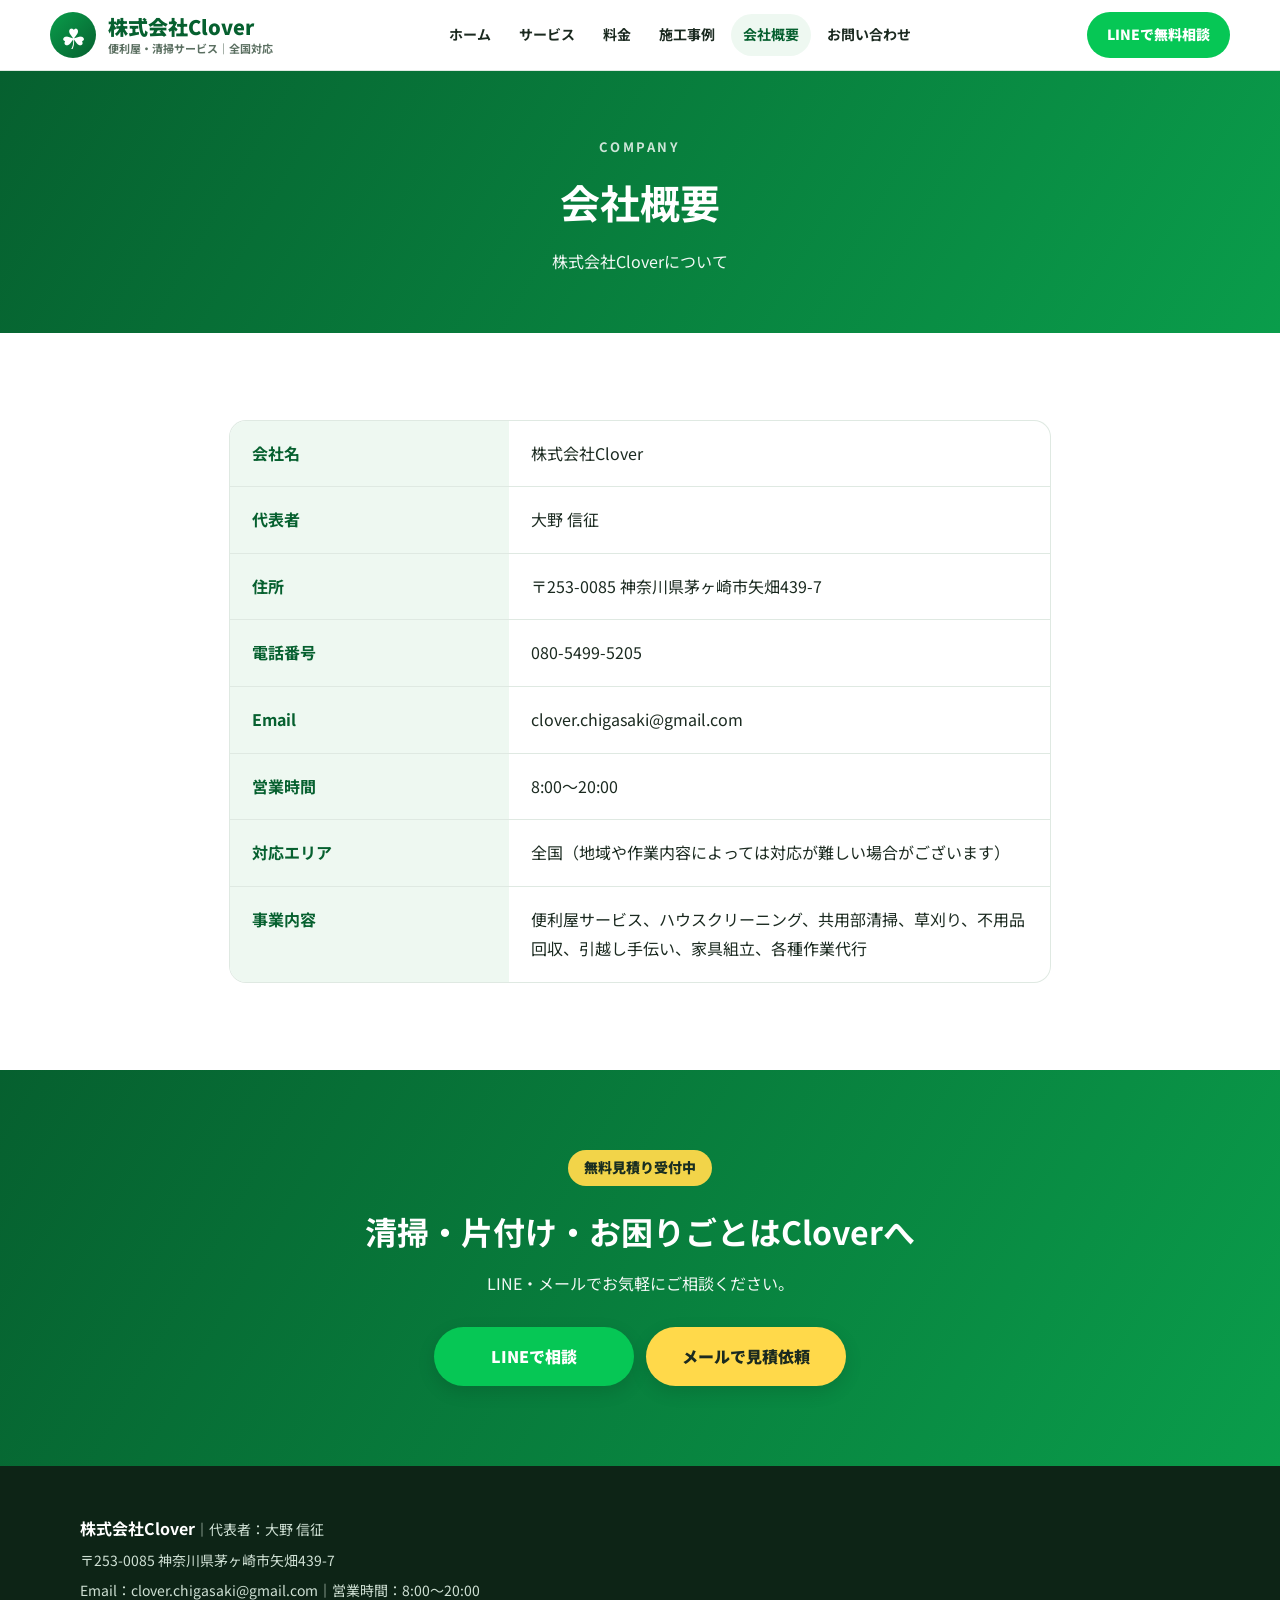
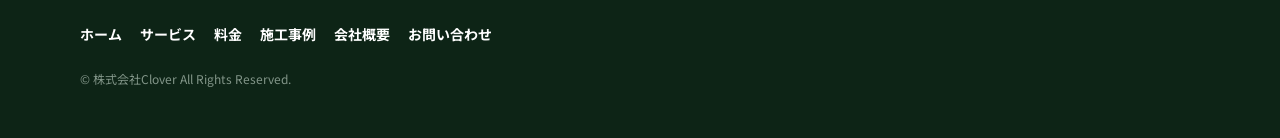
==== company.html @ 1989240f "株式会社Clover ホームページ Co-Authored-By: Claude Opus 5.5 (1M context) <noreply@anthropic.com>" ====
<!doctype html>
<html lang="ja">
<head>
<meta charset="UTF-8">
<meta name="viewport" content="width=device-width,initial-scale=1.0">
<meta name="format-detection" content="telephone=no">
<title>会社概要｜株式会社Clover</title>
<meta name="description" content="株式会社Cloverの会社概要。">
<link rel="preconnect" href="https://fonts.googleapis.com">
<link rel="preconnect" href="https://fonts.gstatic.com" crossorigin>
<link href="https://fonts.googleapis.com/css2?family=Noto+Sans+JP:wght@400;700;900&display=swap" rel="stylesheet">
<link rel="stylesheet" href="style.css">
</head>
<body>

<!-- ===== ヘッダー（全ページ共通） ===== -->
<header class="site-header">
  <div class="head">
    <a class="brand" href="index.html"><span class="logo-icon">☘</span><span class="brand-name">株式会社Clover<small>便利屋・清掃サービス｜全国対応</small></span></a>
    <nav class="nav" id="nav"><a href="index.html">ホーム</a><a href="service.html">サービス</a><a href="price.html">料金</a><a href="works.html">施工事例</a><a href="company.html" class="current">会社概要</a><a href="contact.html">お問い合わせ</a></nav>
    <a class="head-cta" href="https://lin.ee/Qf1n48V" target="_blank" rel="noopener">LINEで無料相談</a>
    <button class="menu-btn" type="button" aria-label="メニューを開く" onclick="document.getElementById('nav').classList.toggle('open')">☰</button>
  </div>
</header>

<main>
<section class="page-hero">
  <p class="en">COMPANY</p>
  <h1>会社概要</h1>
  <p>株式会社Cloverについて</p>
</section>
<section class="section">
  <div class="container">
    <table class="table">
      <tbody>
        <tr><th>会社名</th><td>株式会社Clover</td></tr>
        <tr><th>代表者</th><td>大野 信征</td></tr>
        <tr><th>住所</th><td>〒253-0085 神奈川県茅ヶ崎市矢畑439-7</td></tr>
        <tr><th>電話番号</th><td>080-5499-5205</td></tr>
        <tr><th>Email</th><td>clover.chigasaki@gmail.com</td></tr>
        <tr><th>営業時間</th><td>8:00〜20:00</td></tr>
        <tr><th>対応エリア</th><td>全国（地域や作業内容によっては対応が難しい場合がございます）</td></tr>
        <tr><th>事業内容</th><td>便利屋サービス、ハウスクリーニング、共用部清掃、草刈り、不用品回収、引越し手伝い、家具組立、各種作業代行</td></tr>
      </tbody>
    </table>
  </div>
</section>
</main>

<!-- ===== お問い合わせ誘導の帯（全ページ共通） ===== -->
<section class="cta">
  <div class="container">
    <p class="eyebrow">無料見積り受付中</p>
    <h2>清掃・片付け・お困りごとはCloverへ</h2>
    <p>LINE・メールでお気軽にご相談ください。</p>
    <div class="btn-row">
      <a class="btn btn-line" href="https://lin.ee/Qf1n48V" target="_blank" rel="noopener">LINEで相談</a>
      <a class="btn btn-yellow" href="mailto:clover.chigasaki@gmail.com?subject=無料見積もり依頼">メールで見積依頼</a>
    </div>
  </div>
</section>

<!-- ===== フッター（全ページ共通） ===== -->
<footer class="footer">
  <div class="container">
    <p><strong>株式会社Clover</strong>｜代表者：大野 信征</p>
    <p>〒253-0085 神奈川県茅ヶ崎市矢畑439-7</p>
    <p>Email：clover.chigasaki@gmail.com｜営業時間：8:00〜20:00</p>
    <nav class="footer-nav"><a href="index.html">ホーム</a><a href="service.html">サービス</a><a href="price.html">料金</a><a href="works.html">施工事例</a><a href="company.html">会社概要</a><a href="contact.html">お問い合わせ</a></nav>
    <p class="copy">© 株式会社Clover All Rights Reserved.</p>
  </div>
</footer>

<!-- スマホで画面下に固定表示されるボタン -->
<div class="fixed">
  <a class="line" href="https://lin.ee/Qf1n48V" target="_blank" rel="noopener">LINEで相談</a>
  <a href="mailto:clover.chigasaki@gmail.com?subject=無料見積もり依頼">✉ メール</a>
</div>

</body>
</html>
---- style.css ----
/* ==========================================================
   株式会社Clover ホームページ 共通デザイン
   色を変えたいときは、下の「色の設定」だけ書き換えればOKです。
   ========================================================== */

/* ---- 色の設定 ---- */
:root{
  --green:#0a9d4b;        /* メインの緑 */
  --green-dark:#06602f;   /* 濃い緑（見出し・フッター） */
  --green-soft:#eef8f1;   /* 薄い緑（背景） */
  --yellow:#ffd94a;       /* アクセントの黄色 */
  --line:#06c755;         /* LINEボタンの色 */
  --text:#1b2a20;         /* 文字色 */
  --muted:#5b6f61;        /* 補足文字の色 */
  --border:#dfe9e2;       /* 区切り線 */
  --white:#ffffff;
}

*{box-sizing:border-box}
html{scroll-behavior:smooth}
body{
  margin:0;
  font-family:"Noto Sans JP","Hiragino Sans","Yu Gothic","Meiryo",sans-serif;
  color:var(--text);
  background:var(--white);
  line-height:1.85;
  -webkit-font-smoothing:antialiased;
}
a{color:inherit;text-decoration:none}
img{max-width:100%;display:block}
.container{width:min(1120px,100% - 32px);margin-inline:auto}

/* ---- ヘッダー（画面上部の帯） ---- */
.site-header{
  position:sticky;top:0;z-index:20;
  background:rgba(255,255,255,.94);
  backdrop-filter:blur(8px);
  border-bottom:1px solid var(--border);
}
.head{
  width:min(1180px,100% - 32px);margin-inline:auto;
  display:flex;align-items:center;justify-content:space-between;gap:16px;
  padding:12px 0;
}
.brand{display:flex;align-items:center;gap:12px}
.logo-icon{
  display:grid;place-items:center;flex:none;
  width:46px;height:46px;border-radius:50%;
  background:linear-gradient(135deg,var(--green),var(--green-dark));
  color:#fff;font-size:28px;
}
.brand-name{font-weight:900;font-size:20px;line-height:1.2;color:var(--green-dark)}
.brand-name small{display:block;font-size:11px;color:var(--muted);font-weight:700;margin-top:3px}
.nav{display:flex;gap:4px}
.nav a{
  font-weight:700;font-size:14px;padding:8px 12px;border-radius:999px;
  transition:background .2s,color .2s;
}
.nav a:hover,.nav a.current{background:var(--green-soft);color:var(--green-dark)}
.head-cta{
  background:var(--line);color:#fff;border-radius:999px;
  padding:10px 20px;font-weight:900;font-size:14px;white-space:nowrap;
}
.menu-btn{display:none}

/* ---- ボタン ---- */
.btn-row{display:flex;flex-wrap:wrap;gap:12px;margin-top:28px}
.btn{
  display:inline-flex;align-items:center;justify-content:center;gap:8px;
  min-width:200px;padding:15px 28px;border-radius:999px;
  font-weight:900;font-size:16px;
  transition:transform .15s,box-shadow .15s;
  box-shadow:0 6px 18px rgba(0,0,0,.12);
}
.btn:hover{transform:translateY(-2px);box-shadow:0 10px 24px rgba(0,0,0,.16)}
.btn-line{background:var(--line);color:#fff}
.btn-yellow{background:var(--yellow);color:var(--text)}
.btn-green{background:var(--green);color:#fff}
.btn-outline{background:#fff;color:var(--green-dark);border:2px solid var(--green)}

/* ---- トップの大きな画像エリア ---- */
.hero{
  position:relative;
  min-height:min(680px,92vh);
  display:flex;align-items:center;
  padding:80px 0;
  background:
    linear-gradient(100deg,rgba(4,52,26,.92) 0%,rgba(6,96,47,.78) 48%,rgba(6,96,47,.25) 100%),
    url("images/top-clover.jpg") center/cover no-repeat;
  color:#fff;
}
.hero-content{max-width:720px}
.area-pill{
  display:inline-block;background:rgba(255,255,255,.16);
  border:1px solid rgba(255,255,255,.4);
  border-radius:999px;padding:6px 16px;font-weight:700;font-size:14px;
}
.hero h1{font-size:clamp(32px,5.4vw,56px);line-height:1.3;margin:20px 0 16px;letter-spacing:.02em}
.hero h1 span{color:var(--yellow)}
.lead{font-size:clamp(16px,1.8vw,19px);font-weight:700;opacity:.95;margin:0}

/* ---- 下層ページの見出しエリア ---- */
.page-hero{
  background:linear-gradient(120deg,var(--green-dark),var(--green));
  color:#fff;text-align:center;padding:64px 16px 56px;
}
.page-hero .en{font-size:13px;letter-spacing:.2em;font-weight:700;opacity:.8;margin:0}
.page-hero h1{font-size:clamp(28px,4vw,40px);margin:6px 0 8px}
.page-hero p{margin:0;opacity:.95}

/* ---- セクション共通 ---- */
.section{padding:88px 0}
.section.soft{background:var(--green-soft)}
.section-head{text-align:center;margin-bottom:44px}
.section-label{
  display:inline-block;color:var(--green);font-weight:900;
  letter-spacing:.2em;font-size:13px;margin:0;
}
.section-head h2,.section h2{font-size:clamp(24px,3.2vw,34px);margin:4px 0 0;line-height:1.4}
.section-head p{color:var(--muted);margin:10px 0 0}
.center{text-align:center;margin-top:36px}

/* ---- サービスカード ---- */
.cards{display:grid;grid-template-columns:repeat(3,1fr);gap:20px}
.card{
  background:#fff;border:1px solid var(--border);border-radius:18px;
  padding:28px 24px;
  transition:transform .2s,box-shadow .2s,border-color .2s;
}
.card:hover{transform:translateY(-4px);box-shadow:0 14px 30px rgba(6,96,47,.12);border-color:var(--green)}
.card .icon{
  width:52px;height:52px;border-radius:14px;
  display:grid;place-items:center;
  background:var(--green-soft);color:var(--green);margin-bottom:16px;
}
.card .icon svg{width:28px;height:28px}
.card h3{font-size:19px;margin:0 0 6px}
.card p{margin:0;color:var(--muted);font-size:15px}
.card .more{display:inline-block;margin-top:12px;color:var(--green);font-weight:700;font-size:14px}

/* ---- 写真ギャラリー ---- */
.gallery{display:grid;grid-template-columns:repeat(4,1fr);gap:14px}
.gallery figure{margin:0;position:relative;border-radius:14px;overflow:hidden;background:#dfe9e2}
.gallery img{width:100%;aspect-ratio:3/4;object-fit:cover}
.gallery figcaption,.ba-tag{
  position:absolute;left:10px;top:10px;
  background:rgba(0,0,0,.65);color:#fff;font-size:12px;font-weight:900;
  padding:3px 10px;border-radius:999px;letter-spacing:.05em;
}
.ba-tag.after{background:var(--green)}

/* ---- 施工事例（作業前・作業後） ---- */
.work-block + .work-block{margin-top:64px}
.work-block h2{margin-bottom:20px}
.before{display:grid;grid-template-columns:1fr auto 1fr;gap:16px;align-items:center;max-width:820px;margin-inline:auto}
.before figure{margin:0;position:relative;border-radius:16px;overflow:hidden}
.before img{width:100%;aspect-ratio:3/4;object-fit:cover}
.arrow{font-size:28px;color:var(--green);font-weight:900}
.work-block .gallery{grid-template-columns:repeat(3,1fr);margin-top:16px;max-width:820px;margin-inline:auto}

/* ---- 対応エリア ---- */
.area{display:grid;grid-template-columns:1.1fr .9fr;gap:48px;align-items:center}
.area-badge{
  display:inline-block;background:var(--yellow);color:var(--text);
  font-weight:900;border-radius:10px;padding:4px 14px;font-size:15px;margin-top:16px;
}
.area p{margin:14px 0 0}
.note{
  margin-top:18px;padding:14px 18px;border-radius:12px;
  background:#fff8dc;border-left:4px solid var(--yellow);
  font-size:14px;color:#5a4a10;
}
.area-visual{
  aspect-ratio:1/1;border-radius:24px;
  background:linear-gradient(140deg,var(--green-soft),#d7f0df);
  display:grid;place-items:center;text-align:center;padding:24px;
}
.area-visual svg{color:var(--green)}
.area-visual p{margin:10px 0 0;font-weight:900;color:var(--green-dark)}

/* ---- 料金表・会社概要の表 ---- */
.table{width:100%;max-width:820px;margin-inline:auto;border-collapse:collapse;background:#fff;border-radius:16px;overflow:hidden;box-shadow:0 0 0 1px var(--border)}
.table th,.table td{padding:18px 22px;border-bottom:1px solid var(--border);text-align:left;vertical-align:top}
.table tr:last-child th,.table tr:last-child td{border-bottom:none}
.table th{background:var(--green-soft);width:34%;font-weight:700;color:var(--green-dark)}
.table td.price{font-weight:900;font-size:18px;color:var(--green-dark)}
.table thead th{background:var(--green-dark);color:#fff}
.table-note{max-width:820px;margin:14px auto 0;color:var(--muted);font-size:14px}

/* ---- サービス詳細 ---- */
.service-list{display:grid;gap:18px;max-width:880px;margin-inline:auto}
.service-item{
  display:grid;grid-template-columns:64px 1fr;gap:20px;align-items:start;
  background:#fff;border:1px solid var(--border);border-radius:18px;padding:26px;
  scroll-margin-top:96px;
}
.service-item .icon{width:64px;height:64px;border-radius:16px;display:grid;place-items:center;background:var(--green-soft);color:var(--green)}
.service-item .icon svg{width:32px;height:32px}
.service-item h2{font-size:21px;margin:0 0 4px}
.service-item p{margin:0;color:var(--muted)}

/* ---- お問い合わせ ---- */
.contact-grid{display:grid;grid-template-columns:repeat(2,1fr);gap:20px;max-width:820px;margin-inline:auto}
.contact-card{
  border-radius:20px;padding:36px 28px;text-align:center;color:#fff;
  transition:transform .2s;
}
.contact-card:hover{transform:translateY(-4px)}
.contact-card.line{background:var(--line)}
.contact-card.mail{background:var(--green-dark)}
.contact-card .big{display:block;font-size:22px;font-weight:900;margin:6px 0}
.contact-card small{opacity:.9}
.hours{text-align:center;margin-top:24px;color:var(--muted)}

/* ---- お問い合わせ誘導の帯 ---- */
.cta{
  background:linear-gradient(120deg,var(--green-dark),var(--green));
  color:#fff;text-align:center;padding:80px 0;
}
.eyebrow{
  display:inline-block;background:var(--yellow);color:var(--text);
  border-radius:999px;padding:5px 16px;font-weight:900;font-size:14px;margin:0;
}
.cta h2{font-size:clamp(22px,3.2vw,32px);margin:16px 0 8px}
.cta p{margin:0;opacity:.95}
.cta .btn-row{justify-content:center}

/* ---- フッター ---- */
.footer{background:#0d2416;color:#cfe0d4;padding:44px 0;font-size:14px}
.footer p{margin:4px 0}
.footer strong{color:#fff;font-size:16px}
.footer-nav{display:flex;flex-wrap:wrap;gap:6px 18px;margin:18px 0}
.footer-nav a{color:#fff;font-weight:700}
.copy{margin-top:20px !important;opacity:.6;font-size:12px}

/* ---- スマホ用の画面下固定ボタン ---- */
.fixed{
  position:fixed;left:0;right:0;bottom:0;z-index:30;
  display:none;grid-template-columns:1fr 1fr;
  box-shadow:0 -4px 16px rgba(0,0,0,.15);
}
.fixed a{padding:16px 8px;text-align:center;font-weight:900;color:#fff;background:var(--green-dark)}
.fixed a.line{background:var(--line)}

/* ---- スマホ・タブレット向けの調整 ---- */
@media (max-width:960px){
  .nav{
    display:none;position:absolute;left:0;right:0;top:100%;
    flex-direction:column;background:#fff;padding:8px 16px 16px;
    border-bottom:1px solid var(--border);
  }
  .nav.open{display:flex}
  .nav a{padding:12px 14px}
  .menu-btn{
    display:grid;place-items:center;width:44px;height:44px;flex:none;
    border:1px solid var(--border);border-radius:12px;background:#fff;
    font-size:20px;cursor:pointer;color:var(--green-dark);
  }
  .head-cta{display:none}
  .cards{grid-template-columns:repeat(2,1fr)}
  .gallery{grid-template-columns:repeat(2,1fr)}
  .area{grid-template-columns:1fr;gap:32px}
  .area-visual{max-width:360px;margin-inline:auto;width:100%}
}
@media (max-width:640px){
  .section{padding:64px 0}
  .hero{padding:64px 0;min-height:auto}
  .brand-name{font-size:17px}
  .logo-icon{width:40px;height:40px;font-size:24px}
  .cards{grid-template-columns:1fr}
  .btn{width:100%}
  .before{grid-template-columns:1fr 1fr;gap:10px}
  .arrow{display:none}
  .work-block .gallery{grid-template-columns:repeat(3,1fr);gap:8px}
  .service-item{grid-template-columns:1fr;gap:12px;padding:22px}
  .contact-grid{grid-template-columns:1fr}
  .table th,.table td{display:block;width:100%}
  .table th{border-bottom:none;padding-bottom:6px}
  .table td{padding-top:6px}
  .table thead{display:none}
  .fixed{display:grid}
  .footer{padding-bottom:110px}
}
.area-visual svg{width:96px;height:96px;margin:0 auto}
.area-visual .area-big{font-size:clamp(32px,5vw,48px);margin:8px 0 0;line-height:1.2}
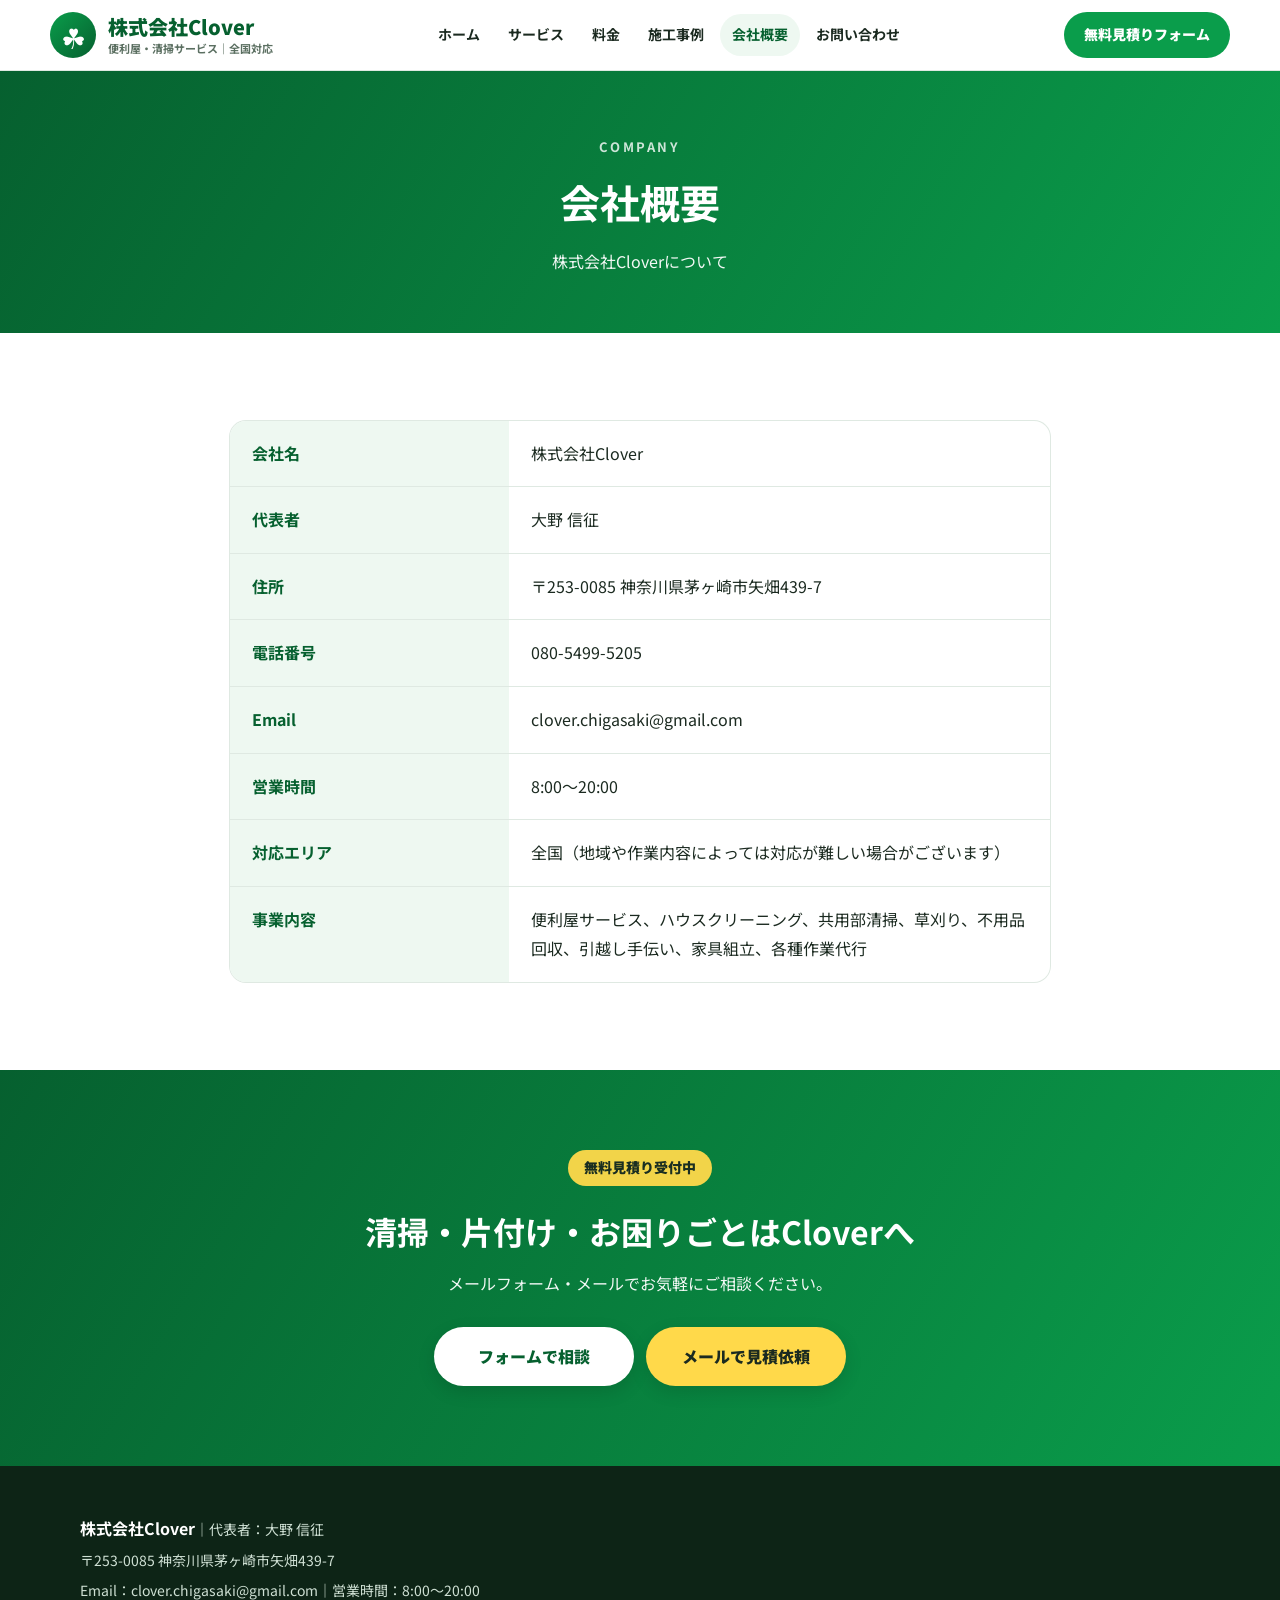
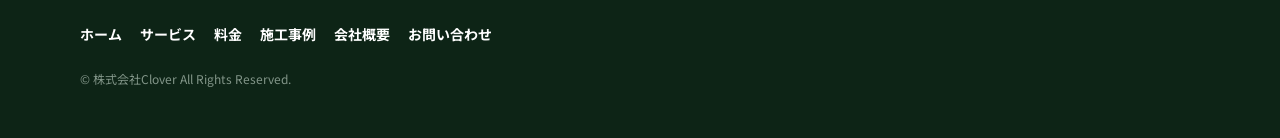
==== commit 6feb0191: "LINEの相談ボタンをメールフォームに変更 Co-Authored-By: Claude Opus 5.5 <noreply@anthropic.com>" ====
--- a/company.html
+++ b/company.html
@@ -18,7 +18,7 @@
   <div class="head">
     <a class="brand" href="index.html"><span class="logo-icon">☘</span><span class="brand-name">株式会社Clover<small>便利屋・清掃サービス｜全国対応</small></span></a>
     <nav class="nav" id="nav"><a href="index.html">ホーム</a><a href="service.html">サービス</a><a href="price.html">料金</a><a href="works.html">施工事例</a><a href="company.html" class="current">会社概要</a><a href="contact.html">お問い合わせ</a></nav>
-    <a class="head-cta" href="https://lin.ee/Qf1n48V" target="_blank" rel="noopener">LINEで無料相談</a>
+    <a class="head-cta" href="contact.html#form">無料見積りフォーム</a>
     <button class="menu-btn" type="button" aria-label="メニューを開く" onclick="document.getElementById('nav').classList.toggle('open')">☰</button>
   </div>
 </header>
@@ -52,9 +52,9 @@
   <div class="container">
     <p class="eyebrow">無料見積り受付中</p>
     <h2>清掃・片付け・お困りごとはCloverへ</h2>
-    <p>LINE・メールでお気軽にご相談ください。</p>
+    <p>メールフォーム・メールでお気軽にご相談ください。</p>
     <div class="btn-row">
-      <a class="btn btn-line" href="https://lin.ee/Qf1n48V" target="_blank" rel="noopener">LINEで相談</a>
+      <a class="btn btn-white" href="contact.html#form">フォームで相談</a>
       <a class="btn btn-yellow" href="mailto:clover.chigasaki@gmail.com?subject=無料見積もり依頼">メールで見積依頼</a>
     </div>
   </div>
@@ -73,7 +73,7 @@
 
 <!-- スマホで画面下に固定表示されるボタン -->
 <div class="fixed">
-  <a class="line" href="https://lin.ee/Qf1n48V" target="_blank" rel="noopener">LINEで相談</a>
+  <a class="form" href="contact.html#form">✎ フォームで相談</a>
   <a href="mailto:clover.chigasaki@gmail.com?subject=無料見積もり依頼">✉ メール</a>
 </div>
 
--- a/style.css
+++ b/style.css
@@ -58,7 +58,7 @@
 }
 .nav a:hover,.nav a.current{background:var(--green-soft);color:var(--green-dark)}
 .head-cta{
-  background:var(--line);color:#fff;border-radius:999px;
+  background:var(--green);color:#fff;border-radius:999px;
   padding:10px 20px;font-weight:900;font-size:14px;white-space:nowrap;
 }
 .menu-btn{display:none}
@@ -283,3 +283,36 @@
 }
 .area-visual svg{width:96px;height:96px;margin:0 auto}
 .area-visual .area-big{font-size:clamp(32px,5vw,48px);margin:8px 0 0;line-height:1.2}
+
+/* ---- メールフォーム ---- */
+.btn-white{background:#fff;color:var(--green-dark)}
+.fixed a.form{background:var(--green)}
+.contact-form{
+  max-width:820px;margin:0 auto 40px;background:#fff;
+  border:1px solid var(--border);border-radius:20px;padding:40px;
+  scroll-margin-top:96px;
+}
+.contact-form h2{font-size:24px;margin:0}
+.form-lead{color:var(--muted);margin:6px 0 24px}
+.field{margin-bottom:20px}
+.field label{display:block;font-weight:700;margin-bottom:6px}
+.req,.opt{
+  display:inline-block;font-size:11px;font-weight:900;border-radius:4px;
+  padding:1px 7px;margin-left:8px;vertical-align:2px;
+}
+.req{background:#e5484d;color:#fff}
+.opt{background:var(--border);color:var(--muted)}
+.field input,.field select,.field textarea{
+  width:100%;font:inherit;font-size:16px;color:var(--text);
+  padding:12px 14px;border:1px solid #c9d8ce;border-radius:10px;background:#fbfdfb;
+}
+.field input:focus,.field select:focus,.field textarea:focus{
+  outline:none;border-color:var(--green);box-shadow:0 0 0 3px rgba(10,157,75,.15);background:#fff;
+}
+.honey{position:absolute;left:-9999px;width:1px;height:1px;opacity:0}
+.submit{width:100%;border:none;cursor:pointer;font-size:17px;margin-top:8px}
+.contact-grid.single{grid-template-columns:1fr;max-width:820px}
+.thanks{text-align:center;max-width:640px}
+@media (max-width:640px){
+  .contact-form{padding:24px 18px}
+}
